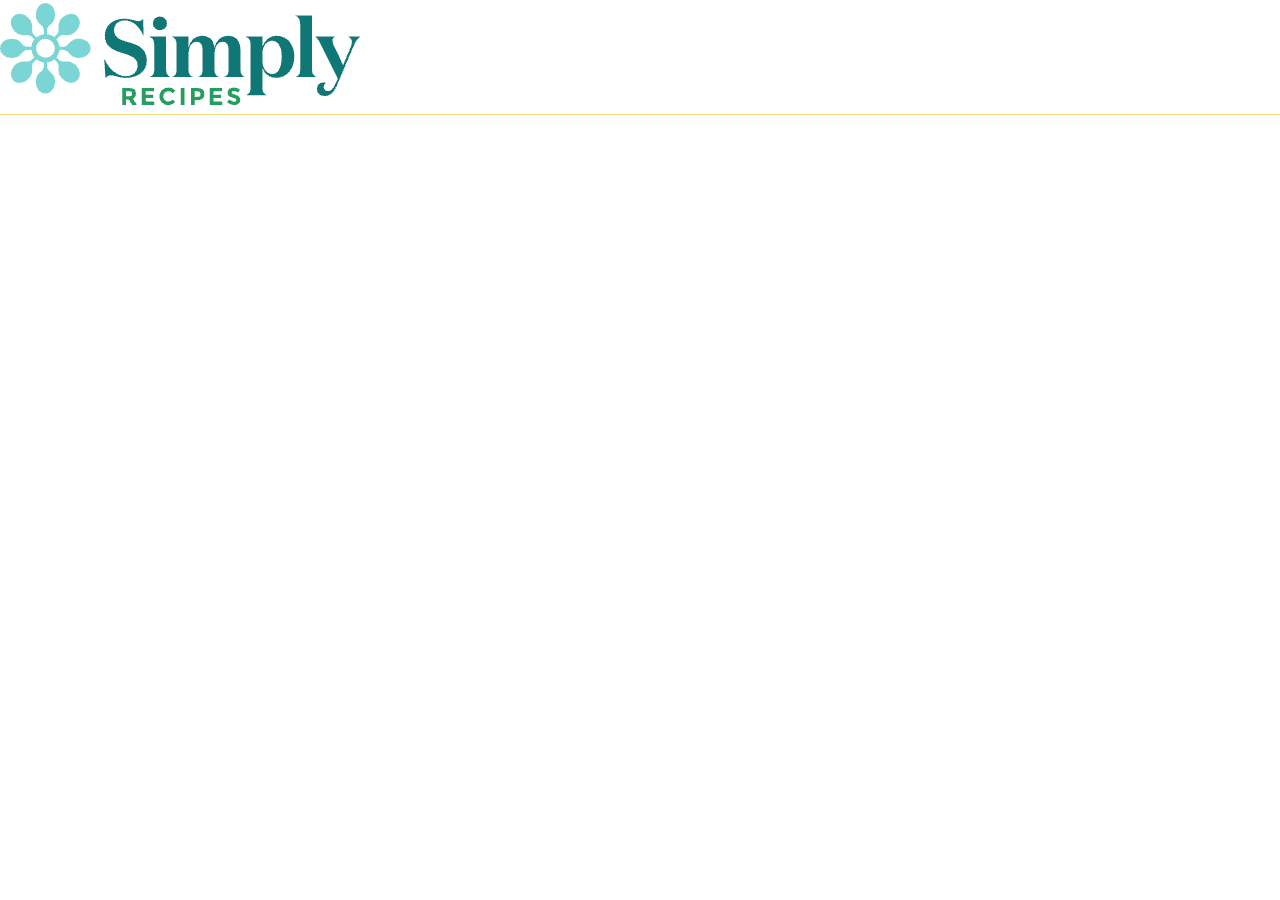
==== Week 1_Lesson 3/index.html @ 6447c9e6 "creation index" ====
<!DOCTYPE html>
<html lang="en">
<head>
    <meta charset="UTF-8">
    <meta name="viewport" content="width=device-width, initial-scale=1.0">
    <title> Ricetta Focaccia</title>
    <link rel="stylesheet" href="assets/css/style.css">
</head>
<body>
    <header>
        <div class="logo">
            <img src="assets/img/logo.png" alt="logo_simply">
        </div>
    </header>
</body>
</html>
---- Week 1_Lesson 3/assets/css/style.css ----
* {
    box-sizing: border-box;
    margin: 0%;
    border: 0%;
}

.logo {

    width: 100%;
    border-bottom: 1px solid #FBD877;
}
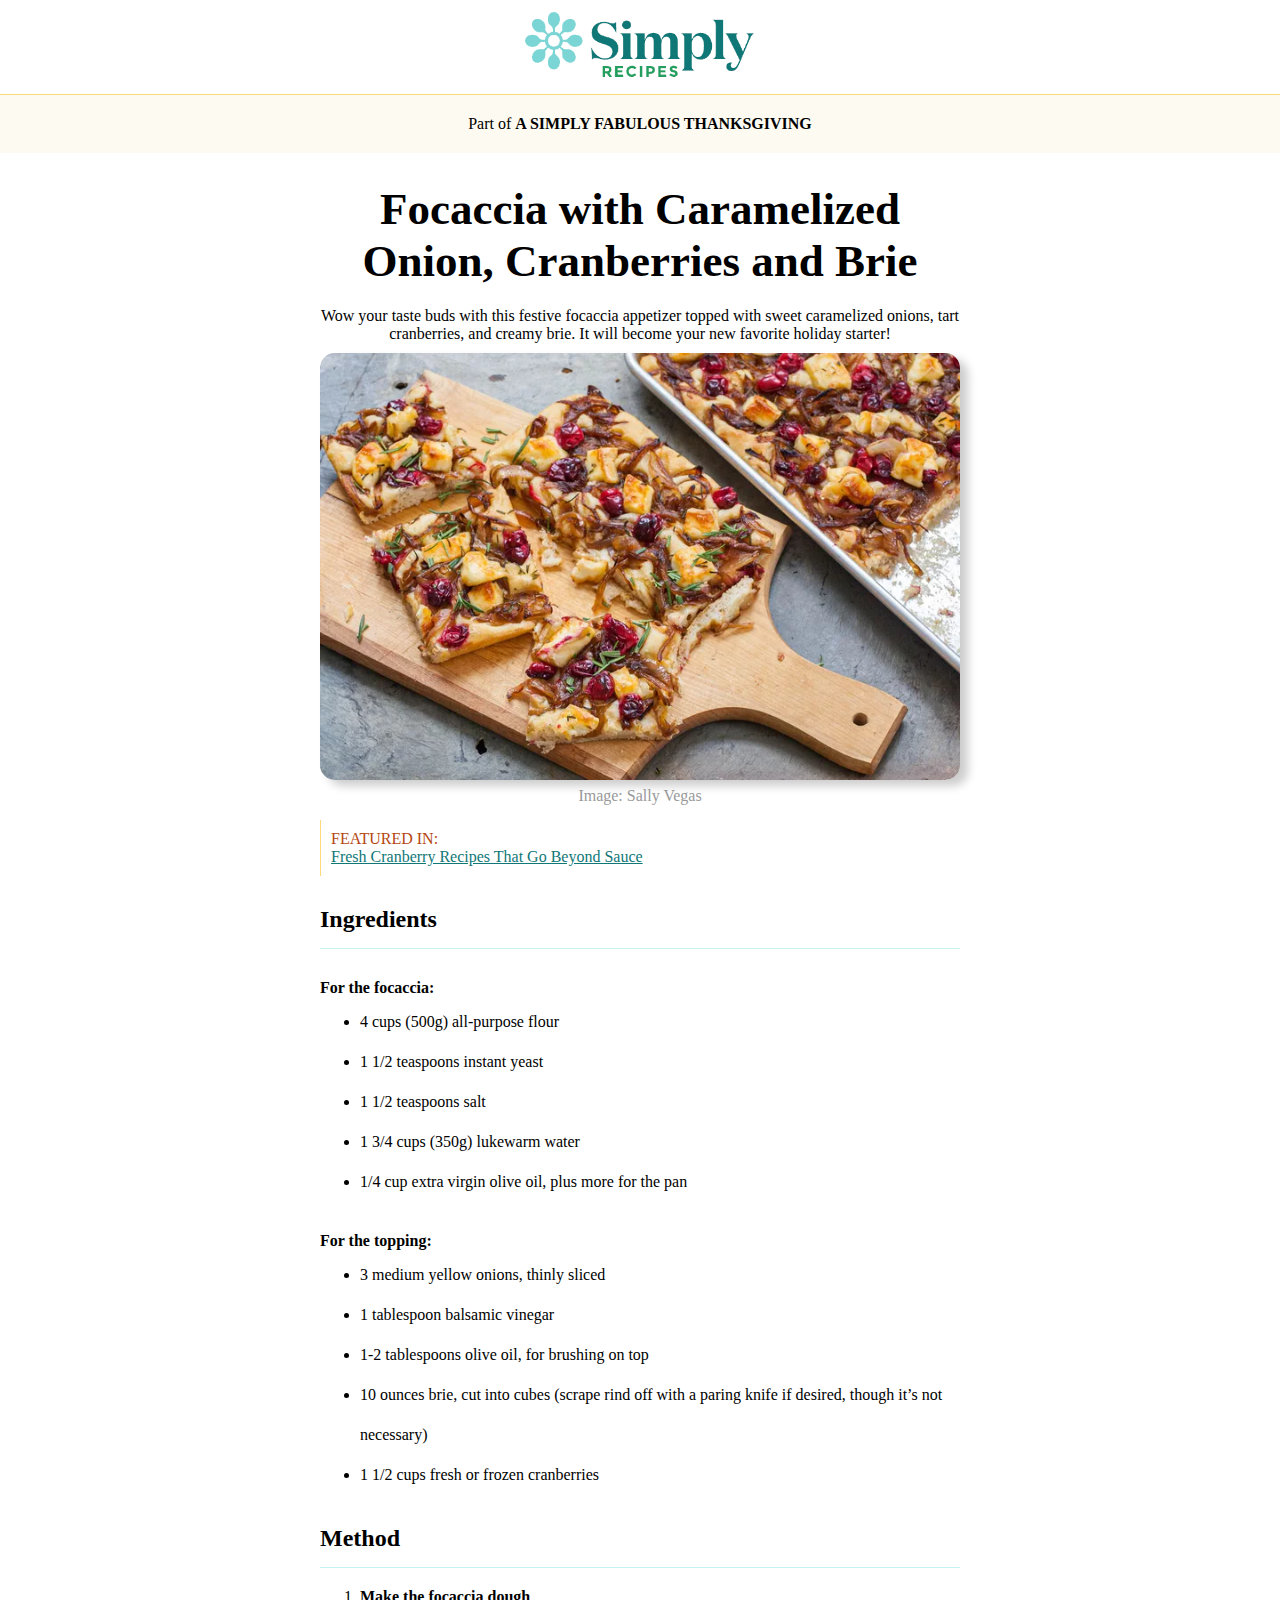
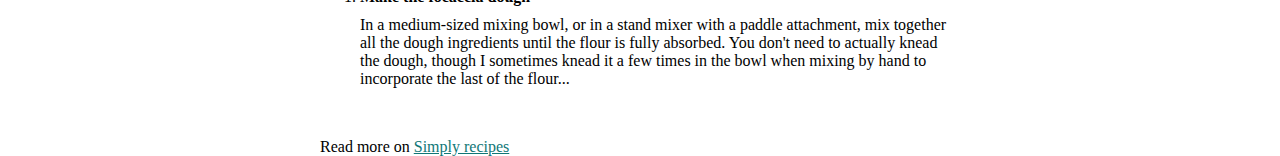
==== commit bbca1c98: "finished exercise" ====
--- a/Week 1_Lesson 3/index.html
+++ b/Week 1_Lesson 3/index.html
@@ -1,16 +1,97 @@
 <!DOCTYPE html>
 <html lang="en">
+
 <head>
     <meta charset="UTF-8">
     <meta name="viewport" content="width=device-width, initial-scale=1.0">
     <title> Ricetta Focaccia</title>
     <link rel="stylesheet" href="assets/css/style.css">
 </head>
+
 <body>
     <header>
         <div class="logo">
             <img src="assets/img/logo.png" alt="logo_simply">
         </div>
+        <div class="sub-logo">
+            Part of <span>A SIMPLY FABULOUS THANKSGIVING</span>
+        </div>
     </header>
+    <main>
+        <section>
+            <div class="main-title">
+                <h1> Focaccia with Caramelized Onion, Cranberries and Brie</h1>
+            </div>
+            <div class="image-container">
+                <div class="img-description">
+                    Wow your taste buds with this festive focaccia appetizer topped with
+                    sweet caramelized onions, tart cranberries, and creamy brie. It will
+                    become your new favorite holiday starter!
+                </div>
+                <div class="main-img">
+                    <img src="assets/img/focaccia.png" alt="foccaccia">
+                    <figcaption class="caption-img"> Image: Sally Vegas</figcaption>
+                </div>
+            </div>
+            <div class="featured">
+                <span>FEATURED IN:</span> <br>
+                <a href="#"> Fresh Cranberry Recipes That Go Beyond Sauce</a>
+            </div>
+            <div class="ingredients">
+                <div class="ingredients-title">
+                    <h2> Ingredients </h2>
+                </div>
+                <div class="list-ingredients">
+                    <span> For the focaccia: </span>
+                    <ul>
+                        <li>4 cups (500g) all-purpose flour</li>
+                        <li>1 1/2 teaspoons instant yeast</li>
+                        <li>1 1/2 teaspoons salt</li>
+                        <li>1 3/4 cups (350g) lukewarm water</li>
+                        <li>1/4 cup extra virgin olive oil, plus more for the pan</li>
+                    </ul>
+                </div>
+                <div class="list-ingredients">
+                    <span> For the topping: </span>
+                    <ul>
+                        <li>3 medium yellow onions, thinly sliced</li>
+                        <li>1 tablespoon balsamic vinegar</li>
+                        <li>1-2 tablespoons olive oil, for brushing on top</li>
+                        <li>10 ounces brie, cut into cubes (scrape rind off with a paring knife
+                            if desired, though it’s not necessary)</li>
+                        <li>1 1/2 cups fresh or frozen cranberries</li>
+                    </ul>
+                </div>
+            </div>
+            <div class="method">
+                <div class="method-title">
+                    <h2> Method </h2>
+                </div>
+                <div class="list-steps">
+                    <ol>
+                        <li class="step">
+                            <div class="step-name">
+                                Make the focaccia dough
+                            </div>
+                            <div class="step-description">
+                                In a medium-sized mixing bowl, or in a stand mixer with a paddle
+                                attachment, mix together all the dough ingredients until the flour
+                                is fully absorbed. You don't need to actually knead the dough,
+                                though I sometimes knead it a few times in the bowl when mixing by
+                                hand to incorporate the last of the flour...
+                            </div>
+                        </li>
+                    </ol>
+                </div>
+
+            </div>
+        </section>
+    </main>
+    <footer>
+        <div class="read-more">
+            Read more on <span><a href="#"> Simply recipes</a></span>
+        </div>
+    </footer>
 </body>
+
 </html>--- a/Week 1_Lesson 3/assets/css/style.css
+++ b/Week 1_Lesson 3/assets/css/style.css
@@ -2,10 +2,139 @@
     box-sizing: border-box;
     margin: 0%;
     border: 0%;
+    font-family: Georgia, 'Times New Roman', Times, serif;
 }
 
+
+
 .logo {
-
     width: 100%;
     border-bottom: 1px solid #FBD877;
-}+    text-align: center;
+}
+
+.logo img {
+    margin: 10px;
+    height: 70px;
+}
+
+.sub-logo {
+    text-align: center;
+    background-color: #FDFBF1;
+    padding: 20px;
+}
+
+.sub-logo span {
+    font-weight: bold;
+}
+
+main {
+    display: flex;
+    justify-content: center;
+    width: 100%;
+    
+}
+
+section {
+    width: 50%;
+    margin-bottom: 50px;
+}
+
+.main-title {
+    text-align: center;
+    padding: 20px;
+    margin-top: 10px;
+}
+
+.main-title h1 {
+    font-size: 45px;
+}
+
+.img-container {
+
+    display: block;
+    text-align: center;
+}
+
+.img-description {
+    margin-bottom: 10px;
+    text-align: center;
+}
+
+.main-img img {
+    width: 100%;
+    border-radius: 15px;
+    box-shadow: 8px 6px 10px rgba(0, 0, 0, 0.2)
+}
+
+.caption-img {
+    color: #999999;
+    text-align: center;
+    margin-top: 3px;
+}
+
+.featured {
+    margin-top: 15px;
+    border-left: 1px solid #FFD877;
+    padding: 10px;
+    margin-bottom: 10px;
+}
+
+.featured span {
+    color: #B5460F;
+}
+
+.featured a {
+
+    color: #117777;
+}
+
+.ingredients-title {
+    border-bottom: 1px solid #C4F3F2 ;
+    margin-top: 30px;
+    padding-bottom: 15px;
+}
+
+.list-ingredients {
+    margin-top: 30px;
+}
+
+.list-ingredients span {
+    font-weight: bold;
+}
+
+.list-ingredients ul {
+    margin-top: 5px;
+    line-height: 40px;
+}
+
+.method-title {
+    border-bottom: 1px solid #C4F3F2 ;
+    margin-top: 30px;
+    padding-bottom: 15px;
+}
+
+.list-steps ol {
+    margin-top: 20px;
+}
+
+.step-name {
+    font-weight: bold;
+    margin-bottom: 10px;
+}
+
+footer {
+    display: flex;
+    justify-content: center;
+    width: 100%;
+}
+
+.read-more {
+    width: 50%;
+}
+
+.read-more a {
+
+    color: #117777;
+}
+
